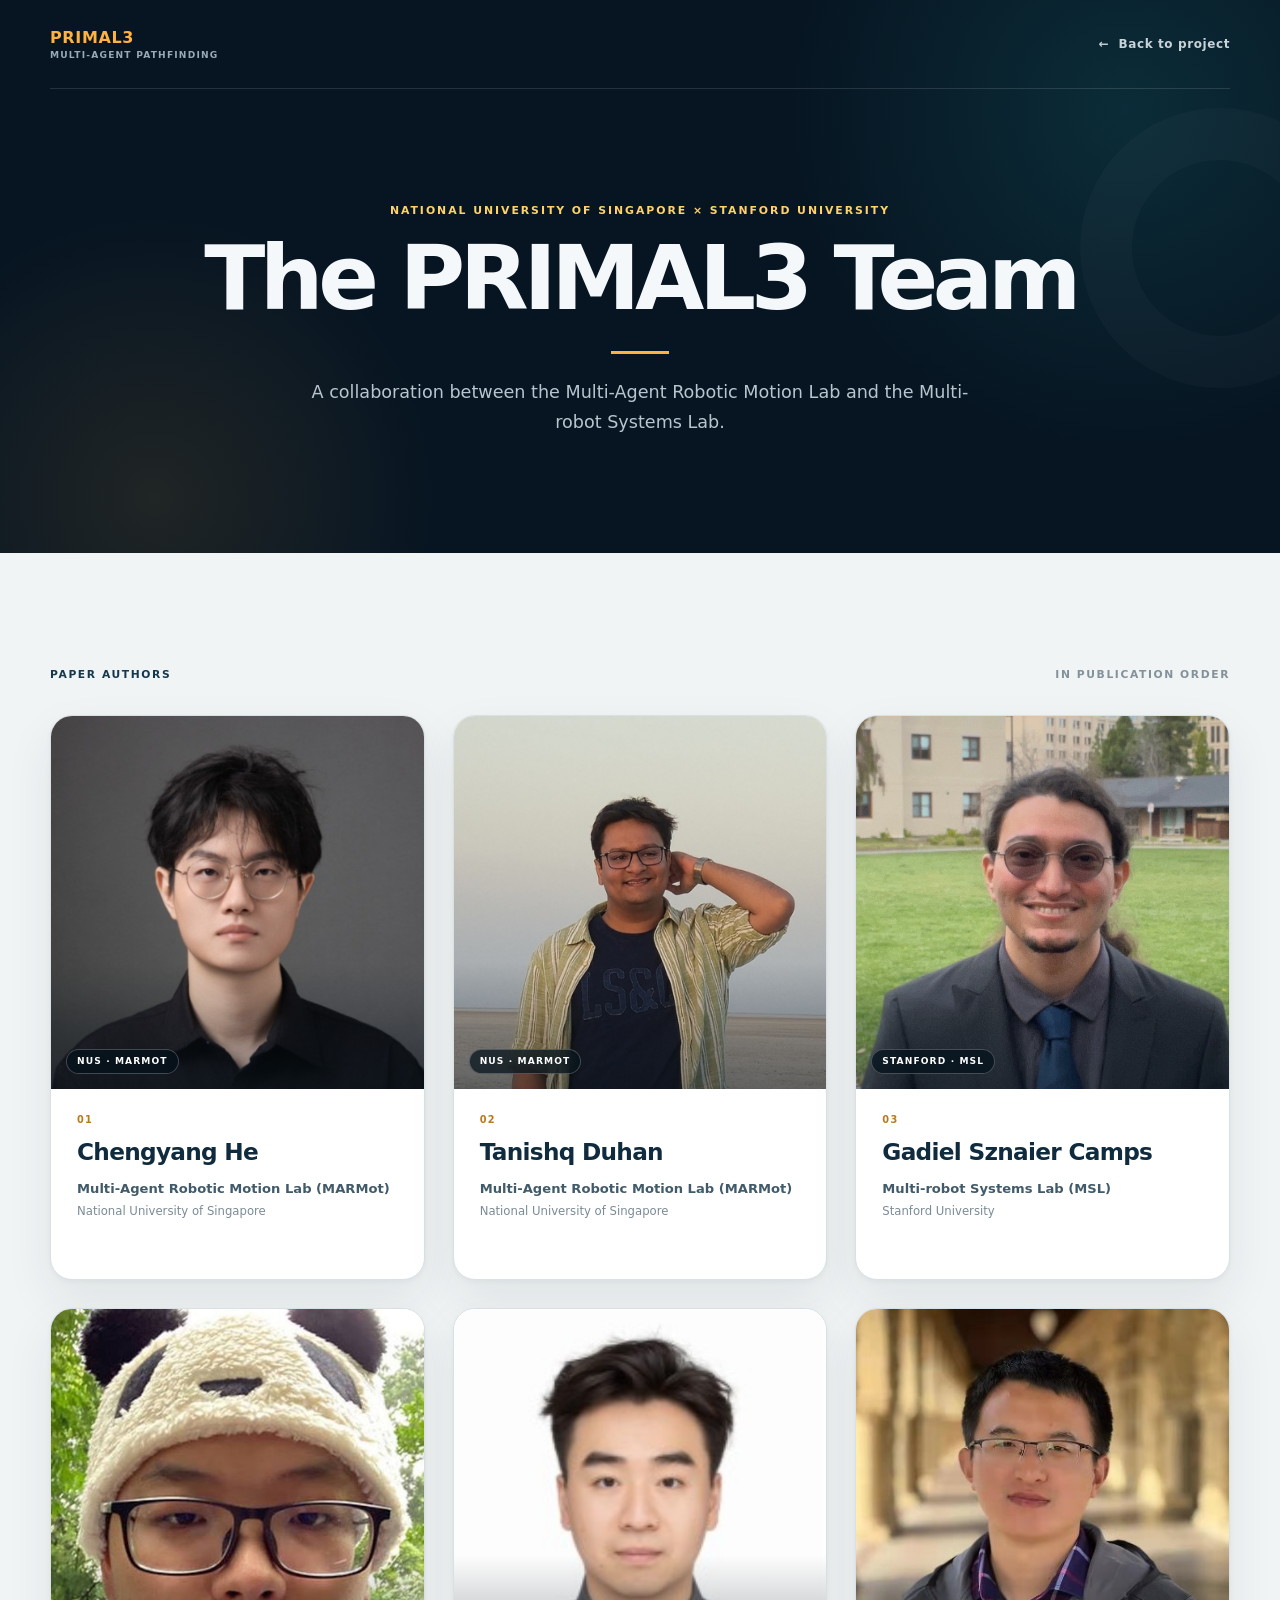
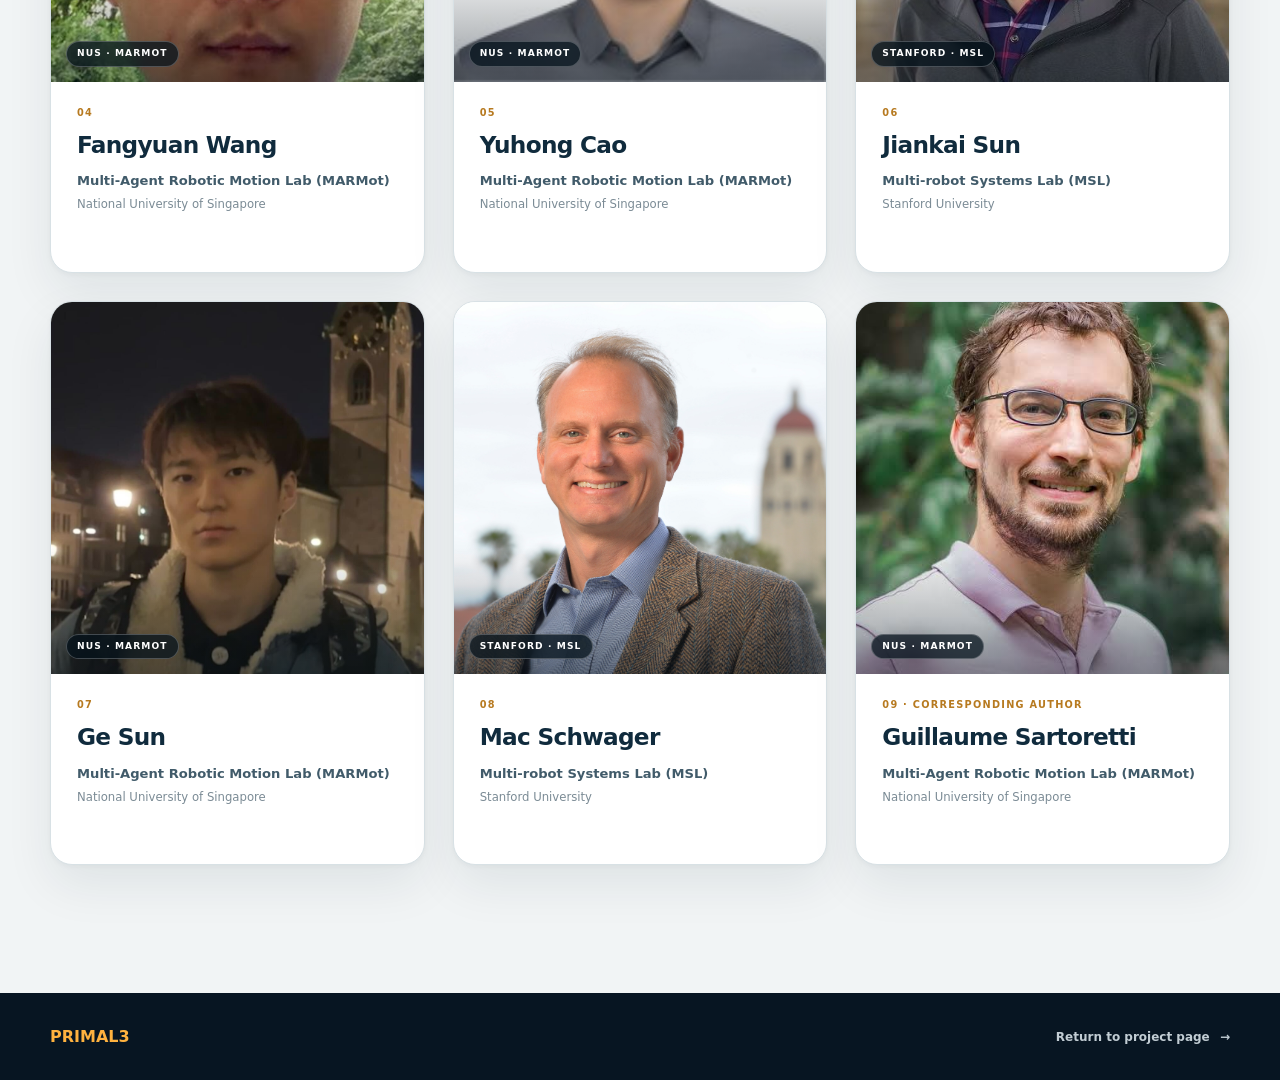
==== team.html @ 048b3c47 "Add PRIMAL3 project website" ====
<!doctype html>
<html lang="en">
  <head>
    <meta charset="UTF-8" />
    <meta name="viewport" content="width=device-width, initial-scale=1.0" />
    <meta
      name="description"
      content="Meet the authors of PRIMAL3 from the National University of Singapore and Stanford University."
    />
    <title>PRIMAL3 — Team</title>
    <link rel="stylesheet" href="team.css" />
  </head>
  <body>
    <header class="team-hero">
      <nav class="team-nav" aria-label="Team page navigation">
        <a class="team-nav__brand" href="index.html" aria-label="PRIMAL3 home">
          <span>PRIMAL3</span>
          <small>Multi-Agent Pathfinding</small>
        </a>
        <a class="team-nav__back" href="index.html#resources"><span aria-hidden="true">←</span> Back to project</a>
      </nav>

      <div class="team-hero__content">
        <p>National University of Singapore × Stanford University</p>
        <h1>The PRIMAL3 Team</h1>
        <div class="team-hero__rule" aria-hidden="true"></div>
        <p class="team-hero__summary">
          A collaboration between the Multi-Agent Robotic Motion Lab and the Multi-robot Systems Lab.
        </p>
      </div>
    </header>

    <main class="team-main">
      <header class="team-main__header">
        <p>Paper authors</p>
        <span>In publication order</span>
      </header>

      <section class="team-grid" aria-label="PRIMAL3 authors">
        <article class="team-card">
          <div class="team-card__photo">
            <img src="team/Chengyang.jpeg" alt="Chengyang He" />
            <span>NUS · MARMot</span>
          </div>
          <div class="team-card__body">
            <span class="team-card__order">01</span>
            <h2>Chengyang He</h2>
            <p>Multi-Agent Robotic Motion Lab (MARMot)</p>
            <small>National University of Singapore</small>
          </div>
        </article>

        <article class="team-card">
          <div class="team-card__photo">
            <img src="team/Tanishq.jpg" alt="Tanishq Duhan" />
            <span>NUS · MARMot</span>
          </div>
          <div class="team-card__body">
            <span class="team-card__order">02</span>
            <h2>Tanishq Duhan</h2>
            <p>Multi-Agent Robotic Motion Lab (MARMot)</p>
            <small>National University of Singapore</small>
          </div>
        </article>

        <article class="team-card">
          <div class="team-card__photo">
            <img src="team/Gadi.jpeg" alt="Gadiel Sznaier Camps" />
            <span>Stanford · MSL</span>
          </div>
          <div class="team-card__body">
            <span class="team-card__order">03</span>
            <h2>Gadiel Sznaier Camps</h2>
            <p>Multi-robot Systems Lab (MSL)</p>
            <small>Stanford University</small>
          </div>
        </article>

        <article class="team-card">
          <div class="team-card__photo">
            <img src="team/Fangyuan.jpeg" alt="Fangyuan Wang" />
            <span>NUS · MARMot</span>
          </div>
          <div class="team-card__body">
            <span class="team-card__order">04</span>
            <h2>Fangyuan Wang</h2>
            <p>Multi-Agent Robotic Motion Lab (MARMot)</p>
            <small>National University of Singapore</small>
          </div>
        </article>

        <article class="team-card">
          <div class="team-card__photo">
            <img src="team/Yuhong.jpeg" alt="Yuhong Cao" />
            <span>NUS · MARMot</span>
          </div>
          <div class="team-card__body">
            <span class="team-card__order">05</span>
            <h2>Yuhong Cao</h2>
            <p>Multi-Agent Robotic Motion Lab (MARMot)</p>
            <small>National University of Singapore</small>
          </div>
        </article>

        <article class="team-card">
          <div class="team-card__photo">
            <img src="team/Jiankai.jpg" alt="Jiankai Sun" />
            <span>Stanford · MSL</span>
          </div>
          <div class="team-card__body">
            <span class="team-card__order">06</span>
            <h2>Jiankai Sun</h2>
            <p>Multi-robot Systems Lab (MSL)</p>
            <small>Stanford University</small>
          </div>
        </article>

        <article class="team-card">
          <div class="team-card__photo">
            <img src="team/Ge.jpg" alt="Ge Sun" />
            <span>NUS · MARMot</span>
          </div>
          <div class="team-card__body">
            <span class="team-card__order">07</span>
            <h2>Ge Sun</h2>
            <p>Multi-Agent Robotic Motion Lab (MARMot)</p>
            <small>National University of Singapore</small>
          </div>
        </article>

        <article class="team-card">
          <div class="team-card__photo">
            <img src="team/Mac.jpg" alt="Mac Schwager" />
            <span>Stanford · MSL</span>
          </div>
          <div class="team-card__body">
            <span class="team-card__order">08</span>
            <h2>Mac Schwager</h2>
            <p>Multi-robot Systems Lab (MSL)</p>
            <small>Stanford University</small>
          </div>
        </article>

        <article class="team-card">
          <div class="team-card__photo">
            <img src="team/Guillaume.jpeg" alt="Guillaume Sartoretti" />
            <span>NUS · MARMot</span>
          </div>
          <div class="team-card__body">
            <span class="team-card__order">09 · Corresponding author</span>
            <h2>Guillaume Sartoretti</h2>
            <p>Multi-Agent Robotic Motion Lab (MARMot)</p>
            <small>National University of Singapore</small>
          </div>
        </article>
      </section>
    </main>

    <footer class="team-footer">
      <p>PRIMAL3</p>
      <a href="index.html">Return to project page <span aria-hidden="true">→</span></a>
    </footer>
  </body>
</html>
---- team.css ----
:root {
  --navy: #071522;
  --ink: #132a3a;
  --muted: #667985;
  --paper: #f1f4f5;
  --accent: #ffb23f;
  --teal: #178f94;
}

*,
*::before,
*::after {
  box-sizing: border-box;
}

html,
body {
  margin: 0;
  min-width: 320px;
  min-height: 100%;
}

body {
  background: var(--paper);
  color: var(--ink);
  font-family:
    Inter, ui-sans-serif, system-ui, -apple-system, BlinkMacSystemFont, "Segoe UI",
    sans-serif;
  -webkit-font-smoothing: antialiased;
}

.team-hero {
  position: relative;
  overflow: hidden;
  padding: 0 0 clamp(74px, 9vw, 126px);
  background:
    radial-gradient(circle at 88% 20%, rgba(28, 151, 155, 0.18), transparent 28%),
    radial-gradient(circle at 12% 90%, rgba(255, 178, 63, 0.1), transparent 23%),
    var(--navy);
  color: #f5f8fa;
}

.team-hero::after {
  position: absolute;
  top: 108px;
  right: -80px;
  width: 280px;
  height: 280px;
  border: 52px solid rgba(255, 255, 255, 0.025);
  border-radius: 50%;
  content: "";
}

.team-nav {
  position: relative;
  z-index: 1;
  display: flex;
  width: min(1180px, calc(100% - 48px));
  margin: 0 auto;
  padding: 28px 0;
  align-items: center;
  justify-content: space-between;
  border-bottom: 1px solid rgba(255, 255, 255, 0.12);
}

.team-nav a {
  color: inherit;
  text-decoration: none;
}

.team-nav__brand {
  display: flex;
  flex-direction: column;
}

.team-nav__brand span {
  color: var(--accent);
  font-size: 1rem;
  font-weight: 850;
  letter-spacing: 0.04em;
}

.team-nav__brand small {
  margin-top: 3px;
  color: #98aab6;
  font-size: 0.57rem;
  font-weight: 700;
  letter-spacing: 0.13em;
  text-transform: uppercase;
}

.team-nav__back {
  display: flex;
  align-items: center;
  gap: 9px;
  color: #c8d3da !important;
  font-size: 0.75rem;
  font-weight: 720;
  letter-spacing: 0.05em;
  transition: color 180ms ease;
}

.team-nav__back:hover,
.team-nav__back:focus-visible {
  color: #fff !important;
}

.team-hero__content {
  position: relative;
  z-index: 1;
  width: min(940px, calc(100% - 48px));
  margin: clamp(66px, 9vw, 126px) auto 0;
  text-align: center;
}

.team-hero__content > p:first-child {
  margin: 0 0 18px;
  color: #ffd36a;
  font-size: 0.68rem;
  font-weight: 800;
  letter-spacing: 0.18em;
  text-transform: uppercase;
}

.team-hero h1 {
  margin: 0;
  font-size: clamp(2.7rem, 7vw, 6.2rem);
  font-weight: 730;
  letter-spacing: -0.06em;
  line-height: 0.98;
}

.team-hero__rule {
  width: 58px;
  height: 3px;
  margin: 28px auto 24px;
  background: var(--accent);
}

.team-hero__summary {
  max-width: 660px;
  margin: 0 auto;
  color: #b7c5ce;
  font-size: clamp(0.95rem, 1.5vw, 1.1rem);
  line-height: 1.7;
}

.team-main {
  width: min(1180px, calc(100% - 48px));
  margin: 0 auto;
  padding: clamp(76px, 9vw, 124px) 0 clamp(90px, 10vw, 144px);
}

.team-main__header {
  display: flex;
  margin-bottom: 34px;
  align-items: center;
  justify-content: space-between;
  gap: 20px;
}

.team-main__header p,
.team-main__header span {
  margin: 0;
  font-size: 0.67rem;
  font-weight: 820;
  letter-spacing: 0.15em;
  text-transform: uppercase;
}

.team-main__header p {
  color: #15384d;
}

.team-main__header span {
  color: #83919a;
}

.team-grid {
  display: grid;
  grid-template-columns: repeat(3, minmax(0, 1fr));
  gap: clamp(18px, 2.4vw, 28px);
}

.team-card {
  overflow: hidden;
  border: 1px solid #d8e1e5;
  border-radius: clamp(15px, 1.8vw, 22px);
  background: #fff;
  box-shadow:
    0 20px 48px rgba(15, 39, 54, 0.08),
    0 2px 5px rgba(15, 39, 54, 0.04);
}

.team-card__photo {
  position: relative;
  aspect-ratio: 1;
  overflow: hidden;
  background: #dfe6e9;
}

.team-card__photo::after {
  position: absolute;
  inset: 0;
  background: linear-gradient(180deg, transparent 66%, rgba(4, 17, 27, 0.42));
  content: "";
  pointer-events: none;
}

.team-card__photo img {
  display: block;
  width: 100%;
  height: 100%;
  object-fit: cover;
}

.team-card__photo > span {
  position: absolute;
  z-index: 1;
  bottom: 15px;
  left: 15px;
  padding: 7px 10px;
  border: 1px solid rgba(255, 255, 255, 0.23);
  border-radius: 999px;
  background: rgba(4, 17, 27, 0.72);
  color: #fff;
  font-size: 0.57rem;
  font-weight: 800;
  letter-spacing: 0.12em;
  line-height: 1;
  text-transform: uppercase;
  backdrop-filter: blur(8px);
}

.team-card__body {
  min-height: 190px;
  padding: 25px 26px 28px;
}

.team-card__order {
  display: block;
  margin-bottom: 14px;
  color: #b77a20;
  font-size: 0.61rem;
  font-weight: 820;
  letter-spacing: 0.13em;
  text-transform: uppercase;
}

.team-card h2 {
  margin: 0 0 13px;
  color: #102b3d;
  font-size: clamp(1.15rem, 2vw, 1.45rem);
  letter-spacing: -0.03em;
  line-height: 1.15;
}

.team-card__body p {
  margin: 0;
  color: #415b6a;
  font-size: 0.82rem;
  font-weight: 620;
  line-height: 1.5;
}

.team-card__body small {
  display: block;
  margin-top: 5px;
  color: #7b8b95;
  font-size: 0.73rem;
  line-height: 1.45;
}

.team-footer {
  display: flex;
  padding: 34px max(24px, calc((100vw - 1180px) / 2));
  align-items: center;
  justify-content: space-between;
  gap: 24px;
  background: var(--navy);
  color: #c2cdd4;
}

.team-footer p {
  margin: 0;
  color: var(--accent);
  font-weight: 850;
}

.team-footer a {
  color: inherit;
  font-size: 0.75rem;
  font-weight: 720;
  text-decoration: none;
}

.team-footer a span {
  display: inline-block;
  margin-left: 6px;
  transition: transform 180ms ease;
}

.team-footer a:hover span {
  transform: translateX(4px);
}

@media (max-width: 880px) {
  .team-grid {
    grid-template-columns: repeat(2, minmax(0, 1fr));
  }
}

@media (max-width: 580px) {
  .team-nav,
  .team-main {
    width: min(100% - 30px, 520px);
  }

  .team-hero__content {
    width: min(100% - 30px, 520px);
  }

  .team-nav__brand small {
    display: none;
  }

  .team-grid {
    grid-template-columns: 1fr;
  }

  .team-card__body {
    min-height: 0;
  }

  .team-footer {
    align-items: flex-start;
    flex-direction: column;
  }
}
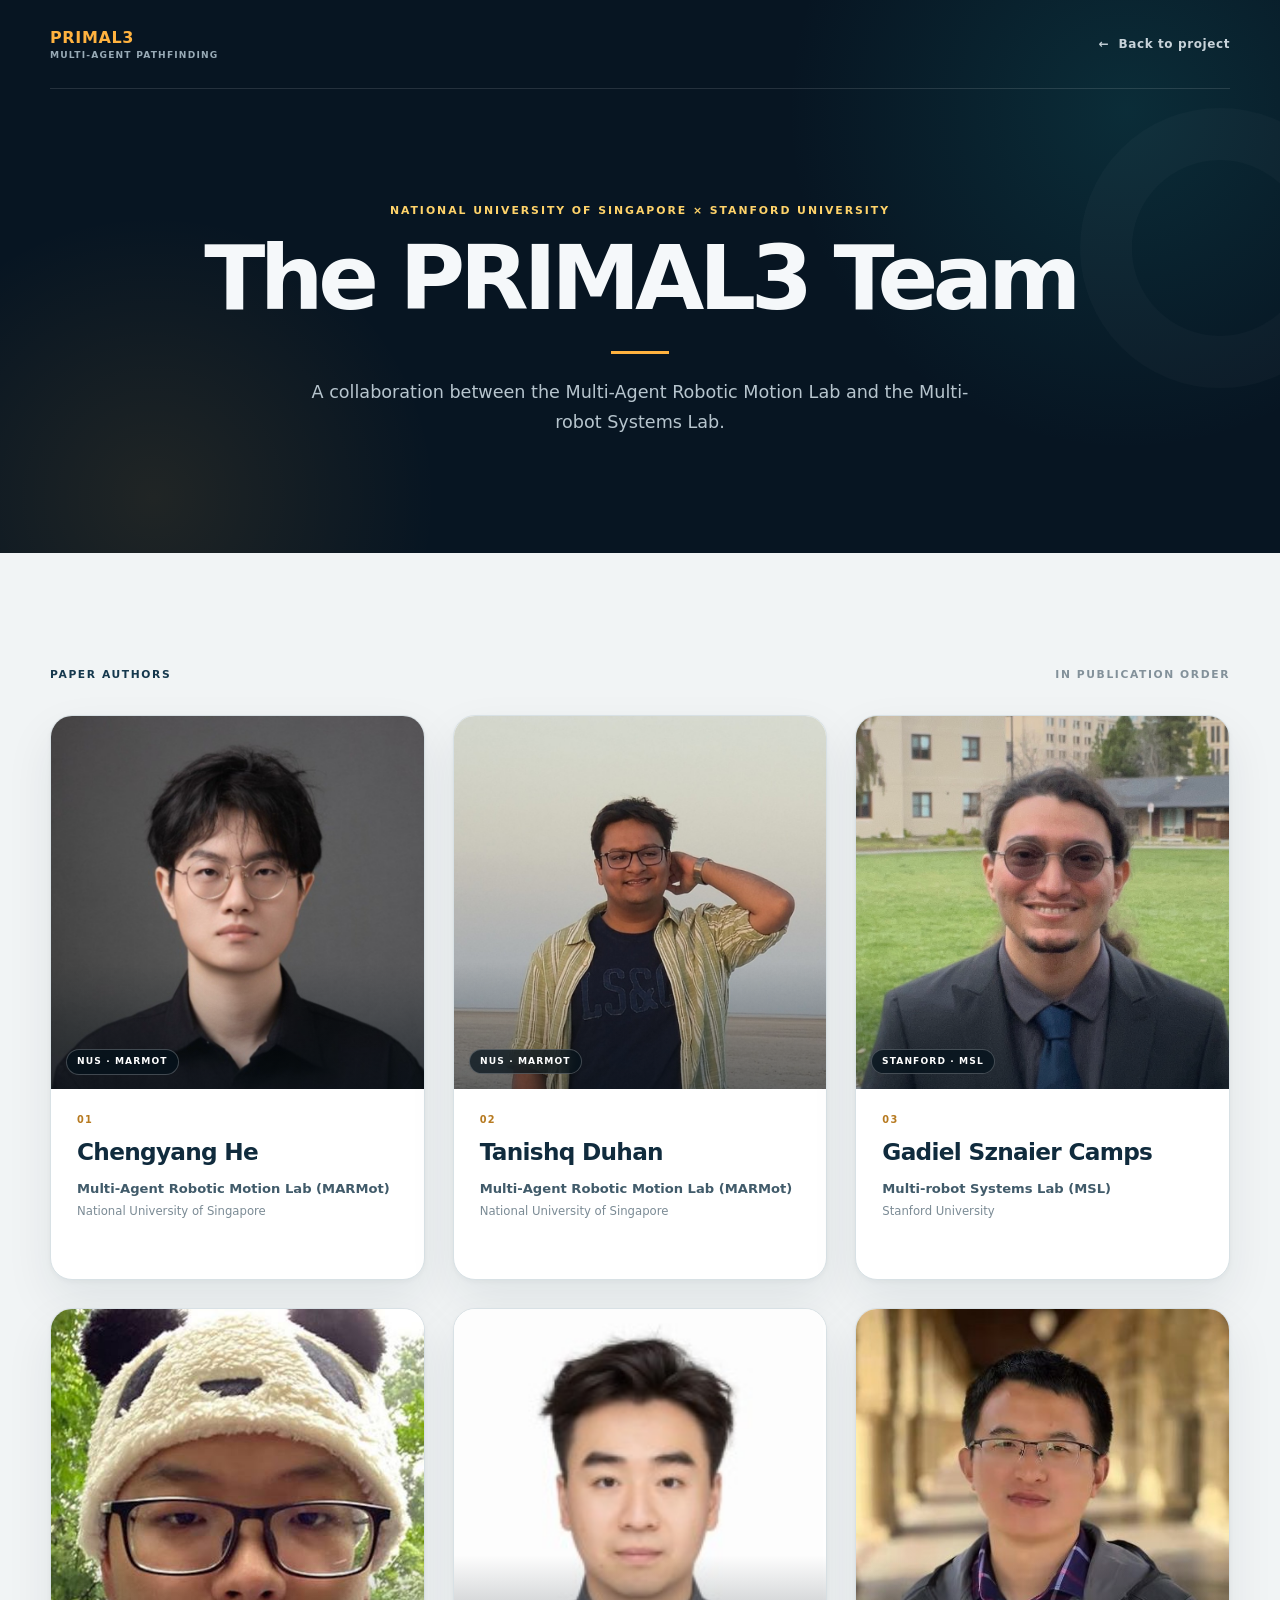
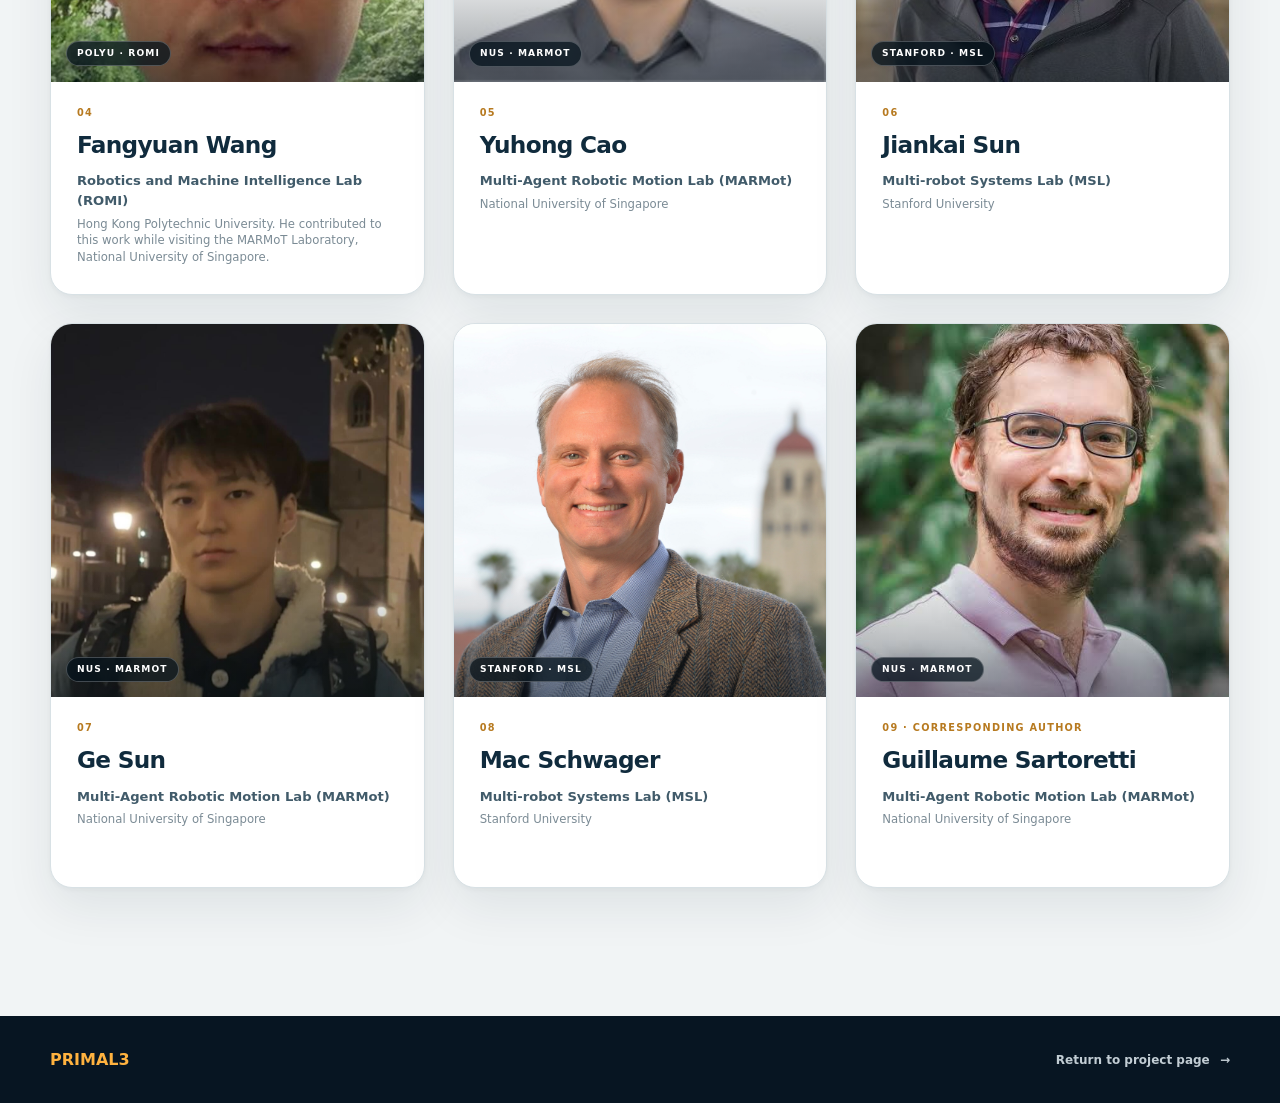
==== commit aeb75b50: "update Fangyuan's persionally inforamtion." ====
--- a/team.html
+++ b/team.html
@@ -79,13 +79,13 @@
         <article class="team-card">
           <div class="team-card__photo">
             <img src="team/Fangyuan.jpeg" alt="Fangyuan Wang" />
-            <span>NUS · MARMot</span>
+            <span>PolyU · ROMI</span>
           </div>
           <div class="team-card__body">
             <span class="team-card__order">04</span>
             <h2>Fangyuan Wang</h2>
-            <p>Multi-Agent Robotic Motion Lab (MARMot)</p>
-            <small>National University of Singapore</small>
+            <p>Robotics and Machine Intelligence Lab (ROMI)</p>
+            <small>Hong Kong Polytechnic University. He contributed to this work while visiting the MARMoT Laboratory, National University of Singapore.</small>
           </div>
         </article>
 
